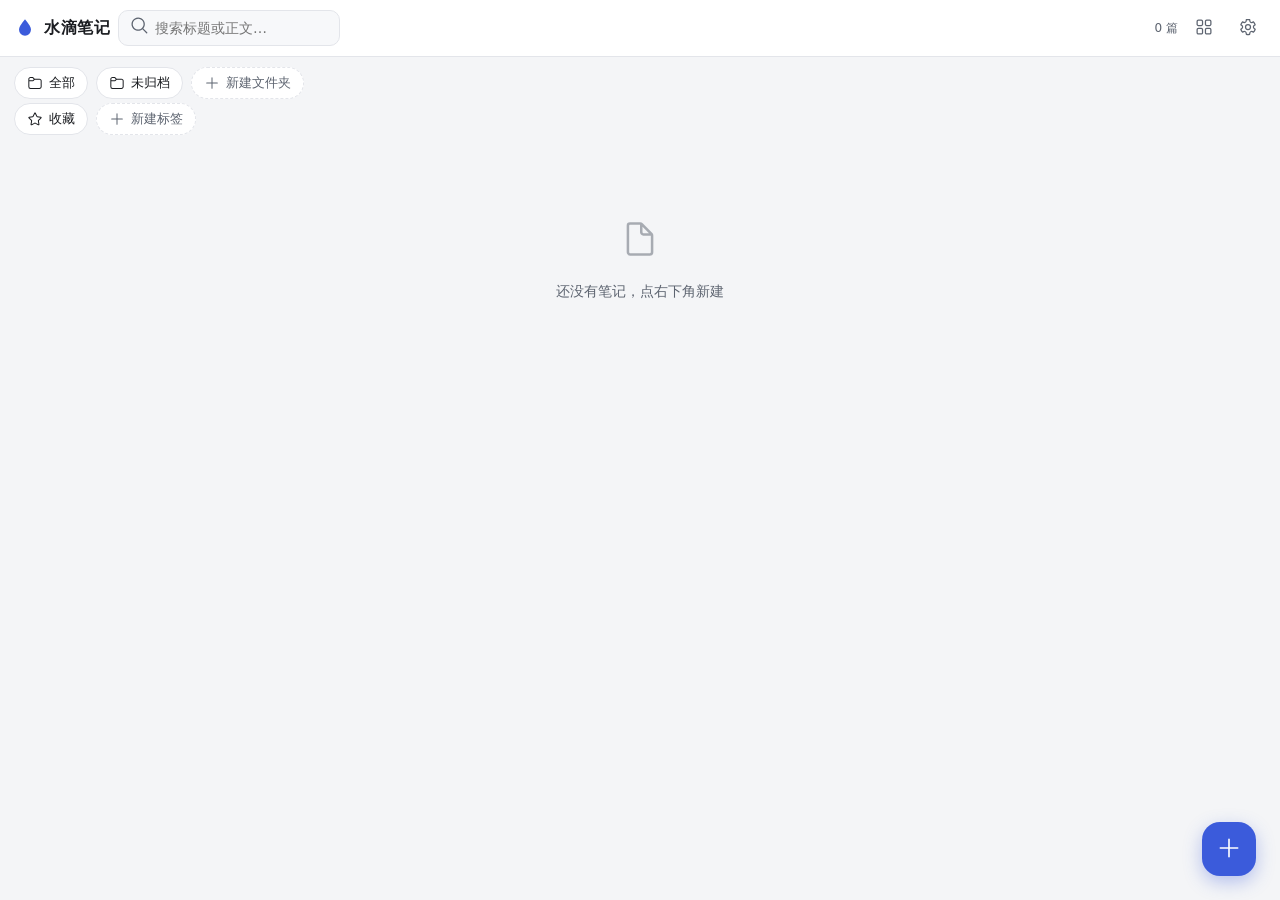
==== web/index.html @ dcd1f450 "水滴笔记：Android + Web 双端首发（智能钢笔 / 手绘图形识别 / AI 助手）" ====
<!DOCTYPE html>
<html lang="zh-CN" data-theme="light">

<head>
  <meta charset="utf-8">
  <meta name="viewport" content="width=device-width, initial-scale=1, maximum-scale=1, user-scalable=no">
  <meta name="description" content="水滴笔记 —— 手写笔记 Android App 的网页版，内置无需压感的「智能钢笔」，支持 AI 总结/提纲/问答。">
  <title>水滴笔记 · Droplet Notes</title>
  <link rel="icon"
    href="data:image/svg+xml,%3Csvg xmlns='http://www.w3.org/2000/svg' viewBox='0 0 24 24'%3E%3Cpath fill='%233B5BDB' d='M12 2.5c4.2 5.2 6.5 8.4 6.5 11.4A6.5 6.5 0 0 1 12 20.4a6.5 6.5 0 0 1-6.5-6.5C5.5 10.9 7.8 7.7 12 2.5z'/%3E%3C/svg%3E">
  <link rel="stylesheet" href="css/app.css">
</head>

<body>
  <!-- ============ 首页 ============ -->
  <section id="view-home" class="view">
    <header class="topbar">
      <div class="brand">
        <svg class="logo" viewBox="0 0 24 24" aria-hidden="true">
          <path d="M12 2.5c4.2 5.2 6.5 8.4 6.5 11.4A6.5 6.5 0 0 1 12 20.4a6.5 6.5 0 0 1-6.5-6.5C5.5 10.9 7.8 7.7 12 2.5z" />
        </svg>
        <span>水滴笔记</span>
      </div>
      <label class="search">
        <i data-icon="search"></i>
        <input id="home-search" type="search" placeholder="搜索标题或正文…" autocomplete="off">
      </label>
      <span class="spacer"></span>
      <span id="home-count" class="count">0 篇</span>
      <button id="home-view" class="icon-btn" title="网格 / 列表">
        <i data-icon="grid"></i>
      </button>
      <button id="home-settings" class="icon-btn" title="设置">
        <i data-icon="settings"></i>
      </button>
    </header>

    <div class="chips" id="home-folders"></div>
    <div class="chips subtle" id="home-filters"></div>

    <main id="home-grid" class="note-grid"></main>
    <button id="home-new" class="fab" title="新建笔记">
      <i data-icon="add"></i>
    </button>
  </section>

  <!-- ============ 编辑器 ============ -->
  <section id="view-editor" class="view hidden">
    <header class="topbar ed">
      <button id="ed-back" class="icon-btn" title="回到首页">
        <i data-icon="chevron_left"></i>
      </button>
      <input id="ed-title" class="title-input" placeholder="未命名笔记">
      <span class="spacer"></span>
      <button id="ed-star" class="icon-btn" title="收藏">
        <i data-icon="star"></i>
      </button>
      <button id="ed-undo" class="icon-btn" title="撤销 (Ctrl+Z)">
        <i data-icon="undo"></i>
      </button>
      <button id="ed-redo" class="icon-btn" title="重做 (Ctrl+Shift+Z)">
        <i data-icon="redo"></i>
      </button>
      <span class="pages">
        <button id="ed-prev" class="icon-btn sm" title="上一页">
          <i data-icon="chevron_left"></i>
        </button>
        <span id="ed-pageinfo">1 / 1</span>
        <button id="ed-next" class="icon-btn sm" title="下一页">
          <i data-icon="chevron_right"></i>
        </button>
        <button id="ed-addpage" class="icon-btn sm" title="新增页">
          <i data-icon="page_add"></i>
        </button>
        <button id="ed-duppage" class="icon-btn sm" title="复制本页">
          <i data-icon="copy"></i>
        </button>
        <button id="ed-delpage" class="icon-btn sm" title="删除本页">
          <i data-icon="delete"></i>
        </button>
      </span>
      <button id="ed-layers" class="icon-btn" title="图层">
        <i data-icon="layer"></i>
      </button>
      <button id="ed-fit" class="icon-btn" title="适应窗口">
        <i data-icon="grid"></i>
      </button>
      <button id="ed-export" class="icon-btn" title="导出本页 PNG">
        <i data-icon="download"></i>
      </button>
      <button id="ed-ai" class="btn ai-btn" title="AI 助手">
        <i data-icon="sparkle"></i><span>AI</span>
      </button>
    </header>

    <div class="ed-body">
      <nav id="ed-rail" class="rail"></nav>
      <div id="ed-wrap" class="canvas-wrap">
        <canvas id="ed-canvas"></canvas>
      </div>
      <aside id="ed-panel" class="panel"></aside>
    </div>
  </section>

  <script src="js/icons.js"></script>
  <script src="js/zmath.js"></script>
  <script src="js/recognizer.js"></script>
  <script src="js/store.js"></script>
  <script src="js/render.js"></script>
  <script src="js/ai.js"></script>
  <script src="js/app.js"></script>
  <script src="js/home.js"></script>
  <script src="js/editor.js"></script>
</body>

</html>
---- web/css/app.css ----
/* 水滴笔记 · 网页版
 * 视觉语言与 Android 版对齐：Fluent 24 图标、圆角 12/16、靛蓝主色、
 * 左侧竖排工具盘 + 右侧属性面板。三套主题：浅色 / 米黄纸 / 深色。
 */
:root {
  --brand: #3B5BDB;
  --brand-soft: #EEF1FD;
  --bg: #F4F5F7;
  --surface: #FFFFFF;
  --surface-2: #F7F8FA;
  --canvas-bg: #E6E8EC;
  --text: #1B1D21;
  --text-2: #5D6470;
  --line: #E3E5EA;
  --shadow: 0 2px 8px rgba(20, 24, 40, .08);
  --radius: 12px;
}

html[data-theme="paper"] {
  --bg: #F2E9D8;
  --surface: #FBF6EA;
  --surface-2: #F5EDDD;
  --canvas-bg: #E6DBC6;
  --text: #3A3128;
  --text-2: #7A6B57;
  --line: #E2D5BE;
}

html[data-theme="dark"] {
  --brand: #7C93FF;
  --brand-soft: #232741;
  --bg: #121319;
  --surface: #1A1C23;
  --surface-2: #212430;
  --canvas-bg: #0C0D11;
  --text: #E8E9EF;
  --text-2: #9BA1B2;
  --line: #2C3040;
  --shadow: 0 2px 10px rgba(0, 0, 0, .4);
}

* {
  box-sizing: border-box;
  -webkit-tap-highlight-color: transparent;
}

html,
body {
  height: 100%;
  margin: 0;
}

body {
  font: 14px/1.5 "Segoe UI", system-ui, -apple-system, "PingFang SC", "Microsoft YaHei", sans-serif;
  background: var(--bg);
  color: var(--text);
  overflow: hidden;
}

.view {
  position: absolute;
  inset: 0;
  display: flex;
  flex-direction: column;
}

.hidden {
  display: none !important;
}

.spacer {
  flex: 1;
}

svg {
  width: 20px;
  height: 20px;
  flex: none;
}

/* ---------- 通用控件 ---------- */
.icon-btn {
  display: inline-flex;
  align-items: center;
  justify-content: center;
  width: 36px;
  height: 36px;
  padding: 0;
  border: 0;
  border-radius: 10px;
  background: transparent;
  color: var(--text-2);
  cursor: pointer;
  transition: background .15s, color .15s;
}

.icon-btn:hover:not(:disabled) {
  background: var(--surface-2);
  color: var(--text);
}

.icon-btn:disabled {
  opacity: .35;
  cursor: default;
}

.icon-btn.sm {
  width: 30px;
  height: 30px;
  border-radius: 8px;
}

.icon-btn.on {
  color: #F2B705;
}

.btn {
  display: inline-flex;
  align-items: center;
  gap: 6px;
  height: 34px;
  padding: 0 14px;
  border: 1px solid var(--line);
  border-radius: 10px;
  background: var(--surface);
  color: var(--text);
  font-size: 13px;
  cursor: pointer;
}

.btn:hover {
  background: var(--surface-2);
}

.btn.primary {
  background: var(--brand);
  border-color: var(--brand);
  color: #fff;
}

.btn.primary:hover {
  filter: brightness(1.08);
}

.btn.danger {
  color: #D64545;
  border-color: #E9B8B8;
}

.btn.sm {
  height: 30px;
  padding: 0 10px;
  font-size: 12px;
}

.ai-btn {
  border-color: transparent;
  background: var(--brand-soft);
  color: var(--brand);
  font-weight: 600;
}

input[type=text],
input[type=search],
input[type=password],
textarea {
  font: inherit;
  color: var(--text);
  background: var(--surface);
  border: 1px solid var(--line);
  border-radius: 10px;
  padding: 8px 10px;
  outline: none;
}

input:focus,
textarea:focus {
  border-color: var(--brand);
}

input[type=range] {
  width: 100%;
  accent-color: var(--brand);
}

/* ---------- 顶栏 ---------- */
.topbar {
  display: flex;
  align-items: center;
  gap: 8px;
  padding: 10px 14px;
  background: var(--surface);
  border-bottom: 1px solid var(--line);
  flex: none;
}

.brand {
  display: flex;
  align-items: center;
  gap: 8px;
  font-weight: 600;
  font-size: 16px;
  letter-spacing: .5px;
}

.logo {
  width: 22px;
  height: 22px;
  fill: var(--brand);
}

.search {
  display: flex;
  align-items: center;
  gap: 6px;
  padding: 0 10px;
  height: 36px;
  min-width: 220px;
  border: 1px solid var(--line);
  border-radius: 10px;
  background: var(--surface-2);
  color: var(--text-2);
}

.search input {
  border: 0;
  background: transparent;
  padding: 0;
  width: 100%;
}

.search input:focus {
  border: 0;
}

.count {
  color: var(--text-2);
  font-size: 12px;
}

.title-input {
  flex: 1;
  max-width: 320px;
  border: 1px solid transparent;
  background: transparent;
  font-size: 15px;
  font-weight: 600;
}

.title-input:hover {
  border-color: var(--line);
}

.pages {
  display: inline-flex;
  align-items: center;
  gap: 2px;
  padding: 0 6px;
  border-left: 1px solid var(--line);
  border-right: 1px solid var(--line);
  margin: 0 4px;
  color: var(--text-2);
  font-size: 12px;
}

/* ---------- 文件夹 / 筛选 chip ---------- */
.chips {
  display: flex;
  gap: 8px;
  padding: 10px 14px 4px;
  overflow-x: auto;
  flex: none;
  scrollbar-width: none;
}

.chips::-webkit-scrollbar {
  display: none;
}

.chip {
  display: inline-flex;
  align-items: center;
  gap: 6px;
  height: 32px;
  padding: 0 12px;
  border: 1px solid var(--line);
  border-radius: 16px;
  background: var(--surface);
  color: var(--text);
  font-size: 13px;
  white-space: nowrap;
  cursor: pointer;
}

.chip svg {
  width: 16px;
  height: 16px;
}

.chip:hover {
  background: var(--surface-2);
}

.chip.sel {
  background: var(--brand);
  border-color: var(--brand);
  color: #fff;
}

.chip.add {
  color: var(--text-2);
  border-style: dashed;
}

.chips.subtle {
  padding-top: 0;
  padding-bottom: 8px;
}

.fd {
  width: 10px;
  height: 10px;
  border-radius: 3px;
  flex: none;
}

.inline-fd {
  display: inline-block;
  width: 8px;
  height: 8px;
  border-radius: 2px;
  margin-right: 4px;
}

/* ---------- 笔记网格 ---------- */
.note-grid {
  flex: 1;
  overflow: auto;
  display: grid;
  grid-template-columns: repeat(auto-fill, minmax(190px, 1fr));
  gap: 14px;
  padding: 6px 14px 90px;
  align-content: start;
}

.note-grid.list {
  grid-template-columns: 1fr;
}

.note-card {
  background: var(--surface);
  border: 1px solid var(--line);
  border-radius: var(--radius);
  box-shadow: var(--shadow);
  overflow: hidden;
  display: flex;
  flex-direction: column;
  transition: transform .12s;
}

.note-card:hover {
  transform: translateY(-2px);
}

.note-grid.list .note-card {
  flex-direction: row;
  align-items: center;
}

.cover {
  border: 0;
  padding: 0;
  background: #fff;
  cursor: pointer;
  display: block;
  width: 100%;
}

.note-grid.list .cover {
  width: 90px;
  flex: none;
}

.cover canvas {
  display: block;
  width: 100%;
  height: auto;
  aspect-ratio: 280/360;
}

.note-grid.list .cover canvas {
  aspect-ratio: 1;
}

.meta {
  padding: 8px 10px 4px;
  min-width: 0;
}

.meta .title {
  font-weight: 600;
  overflow: hidden;
  text-overflow: ellipsis;
  white-space: nowrap;
}

.meta .sub {
  color: var(--text-2);
  font-size: 12px;
}

.acts {
  display: flex;
  gap: 2px;
  padding: 2px 6px 6px;
  margin-top: auto;
  justify-content: flex-end;
}

.acts .icon-btn {
  width: 32px;
  height: 32px;
}

.empty {
  grid-column: 1/-1;
  display: flex;
  flex-direction: column;
  align-items: center;
  gap: 8px;
  padding: 70px 0;
  color: var(--text-2);
}

.empty svg {
  width: 40px;
  height: 40px;
  opacity: .5;
}

.fab {
  position: fixed;
  right: 24px;
  bottom: 24px;
  width: 54px;
  height: 54px;
  border: 0;
  border-radius: 18px;
  background: var(--brand);
  color: #fff;
  box-shadow: 0 6px 18px rgba(59, 91, 219, .35);
  cursor: pointer;
  display: grid;
  place-items: center;
}

.fab svg {
  width: 26px;
  height: 26px;
}

/* ---------- 编辑器布局 ---------- */
.ed-body {
  flex: 1;
  display: flex;
  min-height: 0;
  flex-direction: row;
}

#view-editor.left-hand .ed-body {
  flex-direction: row-reverse;
}

.rail {
  width: 52px;
  flex: none;
  display: flex;
  flex-direction: column;
  align-items: center;
  gap: 2px;
  padding: 8px 0;
  overflow-y: auto;
  background: var(--surface);
  border-right: 1px solid var(--line);
  scrollbar-width: none;
}

#view-editor.left-hand .rail {
  border-right: 0;
  border-left: 1px solid var(--line);
}

.rail::-webkit-scrollbar {
  display: none;
}

.rail-btn {
  width: 40px;
  height: 40px;
  display: grid;
  place-items: center;
  border: 0;
  border-radius: 10px;
  background: transparent;
  color: var(--text-2);
  cursor: pointer;
}

.rail-btn svg {
  width: 22px;
  height: 22px;
}

.rail-btn:hover {
  background: var(--surface-2);
}

.rail-btn.sel {
  background: var(--brand-soft);
  color: var(--brand);
}

.canvas-wrap {
  flex: 1;
  position: relative;
  min-width: 0;
  background: var(--canvas-bg);
  overflow: hidden;
  touch-action: none;
}

#ed-canvas {
  position: absolute;
  inset: 0;
  display: block;
}

.float-text {
  position: absolute;
  z-index: 5;
  min-width: 160px;
  min-height: 28px;
  padding: 2px 4px;
  border: 1px dashed var(--brand);
  border-radius: 6px;
  background: rgba(255, 255, 255, .9);
  font-family: inherit;
  resize: both;
  outline: none;
}

.panel {
  width: 268px;
  flex: none;
  padding: 12px;
  overflow-y: auto;
  background: var(--surface);
  border-left: 1px solid var(--line);
}

.panel h3 {
  margin: 2px 0 10px;
  font-size: 13px;
  color: var(--text-2);
  font-weight: 600;
  display: flex;
  align-items: center;
  gap: 6px;
}

.badge {
  font-size: 11px;
  padding: 1px 6px;
  border-radius: 6px;
  background: var(--brand-soft);
  color: var(--brand);
}

.grp {
  margin-bottom: 14px;
}

.grp.inline {
  display: flex;
  align-items: center;
  justify-content: space-between;
}

.lbl {
  display: block;
  font-size: 12px;
  color: var(--text-2);
  margin-bottom: 6px;
}

.lbl em,
.field em {
  font-style: normal;
  color: var(--text);
  float: right;
}

.swatches {
  display: flex;
  flex-wrap: wrap;
  gap: 6px;
}

.sw {
  width: 24px;
  height: 24px;
  border-radius: 7px;
  border: 2px solid transparent;
  outline: 1px solid var(--line);
  cursor: pointer;
  padding: 0;
}

.sw.sel {
  border-color: var(--text);
}

.sw.custom {
  display: inline-grid;
  place-items: center;
  overflow: hidden;
  background: conic-gradient(red, yellow, lime, cyan, blue, magenta, red);
}

.sw.custom input {
  width: 40px;
  height: 40px;
  border: 0;
  padding: 0;
  opacity: 0;
  cursor: pointer;
}

.seg {
  display: flex;
  gap: 4px;
}

.seg button {
  flex: 1;
  height: 30px;
  border: 1px solid var(--line);
  border-radius: 8px;
  background: var(--surface);
  color: var(--text-2);
  font-size: 12px;
  cursor: pointer;
}

.seg button.sel {
  background: var(--brand);
  border-color: var(--brand);
  color: #fff;
}

.hint {
  font-size: 12px;
  color: var(--text-2);
  line-height: 1.6;
  margin: 8px 0 0;
}

/* ---------- AI 面板 ---------- */
.ai-grid {
  display: grid;
  grid-template-columns: 1fr 1fr;
  gap: 6px;
  margin-bottom: 12px;
}

.ai-act {
  display: flex;
  align-items: center;
  gap: 6px;
  height: 34px;
  padding: 0 8px;
  border: 1px solid var(--line);
  border-radius: 9px;
  background: var(--surface);
  color: var(--text);
  font-size: 12px;
  cursor: pointer;
}

.ai-act:hover {
  background: var(--brand-soft);
  border-color: var(--brand);
  color: var(--brand);
}

.ai-act svg {
  width: 16px;
  height: 16px;
}

#ed-panel textarea {
  width: 100%;
  resize: vertical;
  margin-bottom: 8px;
}

.row-btns {
  display: flex;
  flex-wrap: wrap;
  gap: 6px;
}

.ai-out {
  min-height: 160px;
  max-height: 46vh;
  overflow: auto;
  padding: 10px;
  border: 1px solid var(--line);
  border-radius: 10px;
  background: var(--surface-2);
  font-size: 13px;
  line-height: 1.75;
  white-space: pre-wrap;
}

/* ---------- 图层 ---------- */
.layers {
  display: flex;
  flex-direction: column;
  gap: 2px;
}

.layer-row {
  display: flex;
  align-items: center;
  gap: 6px;
  padding: 5px 6px;
  border-radius: 8px;
  font-size: 12px;
}

.layer-row:hover {
  background: var(--surface-2);
}

.layer-row span {
  flex: 1;
}

/* ---------- 对话框 ---------- */
.scrim {
  position: fixed;
  inset: 0;
  background: rgba(16, 18, 28, .42);
  display: grid;
  place-items: center;
  z-index: 50;
  padding: 16px;
}

.dialog {
  width: 380px;
  max-width: 100%;
  max-height: 86vh;
  overflow: auto;
  background: var(--surface);
  border-radius: 16px;
  box-shadow: 0 18px 50px rgba(10, 12, 24, .28);
}

.dialog.wide {
  width: 460px;
}

.dialog-head {
  display: flex;
  align-items: center;
  justify-content: space-between;
  padding: 14px 16px 6px;
  font-weight: 600;
}

.dialog-body {
  padding: 6px 16px 10px;
}

.dialog-foot {
  display: flex;
  justify-content: flex-end;
  gap: 8px;
  padding: 10px 16px 16px;
}

.field {
  display: block;
  margin-bottom: 12px;
}

.field>span {
  display: block;
  font-size: 12px;
  color: var(--text-2);
  margin-bottom: 6px;
}

.field input[type=text],
.field input[type=password] {
  width: 100%;
}

.field.inline {
  display: flex;
  align-items: center;
  justify-content: space-between;
}

.field.inline>span {
  margin: 0;
}

.dlg-msg {
  margin: 0;
  line-height: 1.7;
}

.dlg-list {
  display: flex;
  flex-direction: column;
  gap: 2px;
}

.dlg-list .row {
  display: flex;
  align-items: center;
  gap: 10px;
  padding: 10px;
  border: 0;
  border-radius: 10px;
  background: transparent;
  color: var(--text);
  font-size: 13px;
  cursor: pointer;
  text-align: left;
}

.dlg-list .row:hover {
  background: var(--surface-2);
}

.dlg-list .row.danger {
  color: #D64545;
}

.dlg-list .row.add {
  color: var(--brand);
  border-top: 1px dashed var(--line);
  border-radius: 0 0 10px 10px;
}

/* ---------- 新建笔记纸张模板 ---------- */
.tpl {
  display: grid;
  grid-template-columns: repeat(auto-fill, minmax(104px, 1fr));
  gap: 8px;
}

.tp {
  border: 1px solid var(--line);
  border-radius: 10px;
  background: var(--surface);
  padding: 6px;
  cursor: pointer;
  display: flex;
  flex-direction: column;
  align-items: center;
  gap: 2px;
}

.tp.sel {
  border-color: var(--brand);
  box-shadow: 0 0 0 2px var(--brand-soft);
}

.tp canvas {
  width: 96px;
  height: 128px;
  border-radius: 6px;
}

.tp span {
  font-size: 13px;
  font-weight: 600;
}

.tp em {
  font-style: normal;
  font-size: 11px;
  color: var(--text-2);
}

.settings hr {
  border: 0;
  border-top: 1px solid var(--line);
  margin: 14px 0;
}

.crop-prev {
  display: grid;
  place-items: center;
  margin-bottom: 10px;
  background: var(--surface-2);
  border-radius: 10px;
  padding: 8px;
}

.crop-prev canvas {
  max-width: 100%;
  border-radius: 6px;
}

/* ---------- Toast ---------- */
.toast {
  position: fixed;
  left: 50%;
  bottom: 28px;
  transform: translate(-50%, 20px);
  padding: 10px 18px;
  border-radius: 12px;
  background: rgba(24, 26, 34, .92);
  color: #fff;
  font-size: 13px;
  opacity: 0;
  pointer-events: none;
  transition: opacity .2s, transform .2s;
  z-index: 80;
  max-width: 80vw;
  text-align: center;
}

.toast.show {
  opacity: 1;
  transform: translate(-50%, 0);
}

/* ---------- 窄屏 ---------- */
@media (max-width: 720px) {
  .panel {
    position: absolute;
    right: 0;
    top: 0;
    bottom: 0;
    width: 260px;
    box-shadow: var(--shadow);
  }

  .search {
    min-width: 0;
    flex: 1;
  }

  .brand span {
    display: none;
  }
}
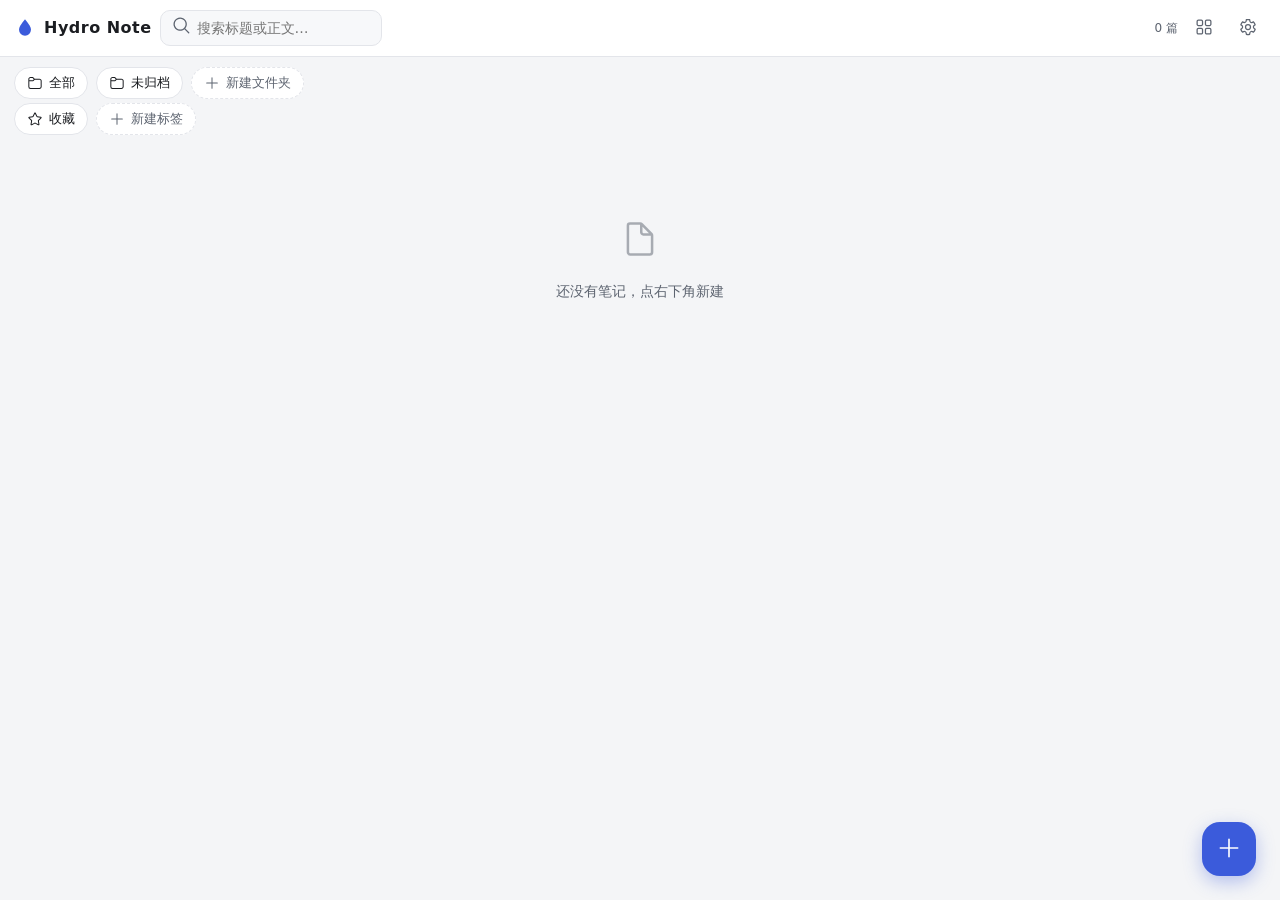
==== commit 3de148c9: "识别改为长按触发且只认直线/圆/曲线；工具栏精简；软件内加仓库地址求 Star；网页版改名 Hydro Note" ====
--- a/web/index.html
+++ b/web/index.html
@@ -4,8 +4,8 @@
 <head>
   <meta charset="utf-8">
   <meta name="viewport" content="width=device-width, initial-scale=1, maximum-scale=1, user-scalable=no">
-  <meta name="description" content="水滴笔记 —— 手写笔记 Android App 的网页版，内置无需压感的「智能钢笔」，支持 AI 总结/提纲/问答。">
-  <title>水滴笔记 · Droplet Notes</title>
+  <meta name="description" content="Hydro Note —— 手写笔记 Android App 的网页版，内置无需压感的「智能钢笔」，支持 AI 总结/提纲/问答。">
+  <title>Hydro Note · 手写笔记</title>
   <link rel="icon"
     href="data:image/svg+xml,%3Csvg xmlns='http://www.w3.org/2000/svg' viewBox='0 0 24 24'%3E%3Cpath fill='%233B5BDB' d='M12 2.5c4.2 5.2 6.5 8.4 6.5 11.4A6.5 6.5 0 0 1 12 20.4a6.5 6.5 0 0 1-6.5-6.5C5.5 10.9 7.8 7.7 12 2.5z'/%3E%3C/svg%3E">
   <link rel="stylesheet" href="css/app.css">
@@ -19,7 +19,7 @@
         <svg class="logo" viewBox="0 0 24 24" aria-hidden="true">
           <path d="M12 2.5c4.2 5.2 6.5 8.4 6.5 11.4A6.5 6.5 0 0 1 12 20.4a6.5 6.5 0 0 1-6.5-6.5C5.5 10.9 7.8 7.7 12 2.5z" />
         </svg>
-        <span>水滴笔记</span>
+        <span>Hydro Note</span>
       </div>
       <label class="search">
         <i data-icon="search"></i>
--- a/web/css/app.css
+++ b/web/css/app.css
@@ -1,4 +1,4 @@
-/* 水滴笔记 · 网页版
+/* Hydro Note · 网页版
  * 视觉语言与 Android 版对齐：Fluent 24 图标、圆角 12/16、靛蓝主色、
  * 左侧竖排工具盘 + 右侧属性面板。三套主题：浅色 / 米黄纸 / 深色。
  */
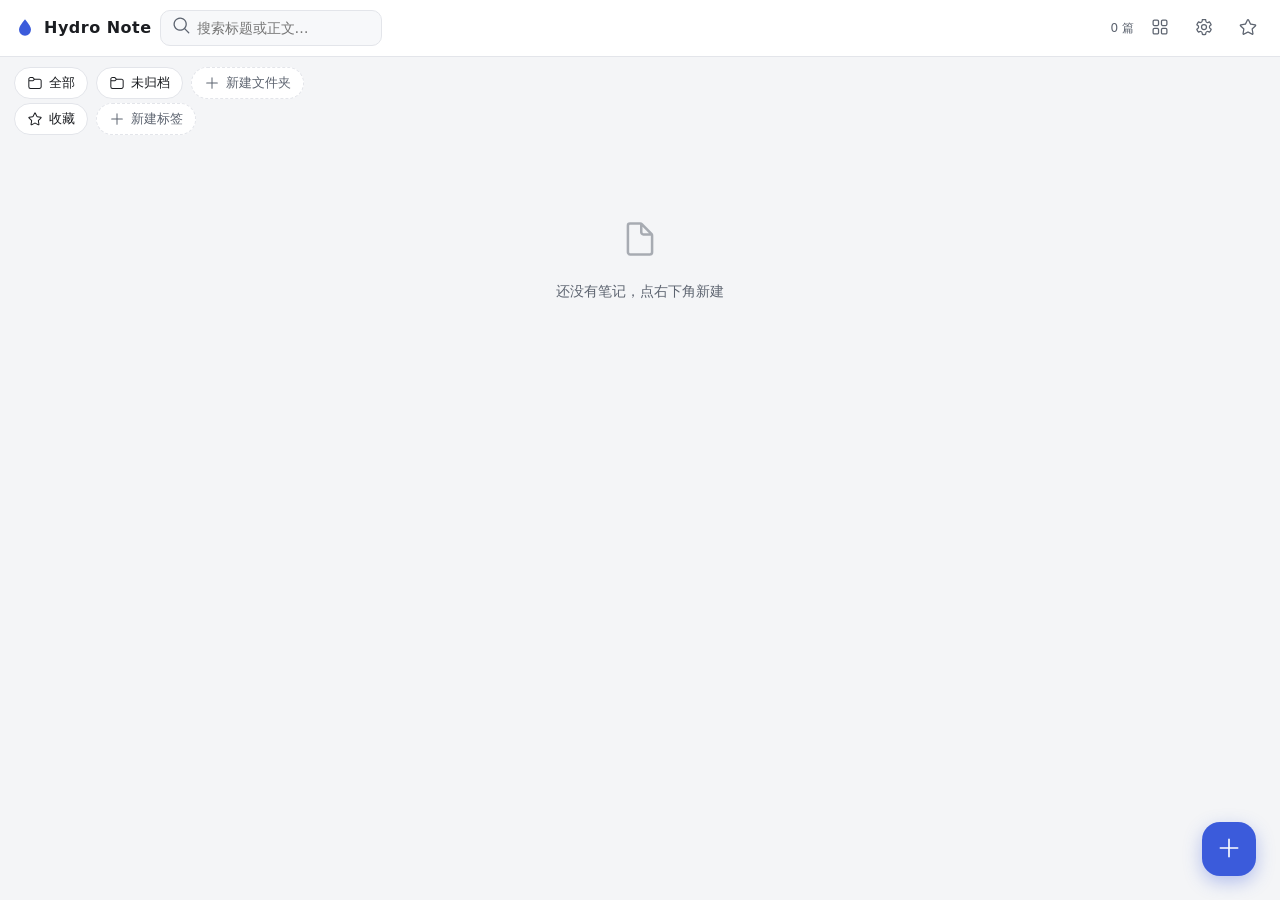
==== commit 2d5b0a59: "网页版同步安卓端：识别改为长按触发只认直线/圆/曲线，工具栏精简为分组抽屉，新增开源求 Star 入口" ====
--- a/web/index.html
+++ b/web/index.html
@@ -32,6 +32,9 @@
       </button>
       <button id="home-settings" class="icon-btn" title="设置">
         <i data-icon="settings"></i>
+      </button>
+      <button id="home-star" class="icon-btn" title="开源仓库 · 给个 Star">
+        <i data-icon="star"></i>
       </button>
     </header>
 
--- a/web/css/app.css
+++ b/web/css/app.css
@@ -518,6 +518,83 @@
 .rail-btn.sel {
   background: var(--brand-soft);
   color: var(--brand);
+}
+
+/* 分组抽屉按钮：右下角一个小圆点，提示「点开还有更多」 */
+.rail-btn.grp {
+  position: relative;
+}
+
+.rail-btn.grp .dot {
+  position: absolute;
+  right: 6px;
+  bottom: 6px;
+  width: 5px;
+  height: 5px;
+  border-radius: 50%;
+  background: var(--text-3);
+}
+
+.rail-btn.grp.sel .dot {
+  background: var(--brand);
+}
+
+/* 工具抽屉浮层：用 fixed 脱离 rail 布局，否则会被父容器的 overflow 裁掉 */
+.tool-pop {
+  position: fixed;
+  z-index: 60;
+  min-width: 148px;
+  padding: 6px;
+  border-radius: 12px;
+  background: var(--surface);
+  border: 1px solid var(--line);
+  box-shadow: 0 8px 24px rgba(0, 0, 0, .18);
+}
+
+.tool-pop .pop-title {
+  padding: 4px 8px 6px;
+  font-size: 11px;
+  color: var(--text-3);
+}
+
+.tool-pop .pop-item {
+  width: 100%;
+  display: flex;
+  align-items: center;
+  gap: 10px;
+  padding: 8px;
+  border: 0;
+  border-radius: 8px;
+  background: transparent;
+  color: var(--text-1);
+  font-size: 13px;
+  cursor: pointer;
+  text-align: left;
+}
+
+.tool-pop .pop-item svg {
+  width: 20px;
+  height: 20px;
+  flex: none;
+}
+
+.tool-pop .pop-item:hover {
+  background: var(--surface-2);
+}
+
+.tool-pop .pop-item.sel {
+  background: var(--brand-soft);
+  color: var(--brand);
+}
+
+.repo-line {
+  margin: 10px 0 0;
+  padding: 8px 10px;
+  border-radius: 8px;
+  background: var(--surface-2);
+  font-size: 12px;
+  word-break: break-all;
+  user-select: all;
 }
 
 .canvas-wrap {
